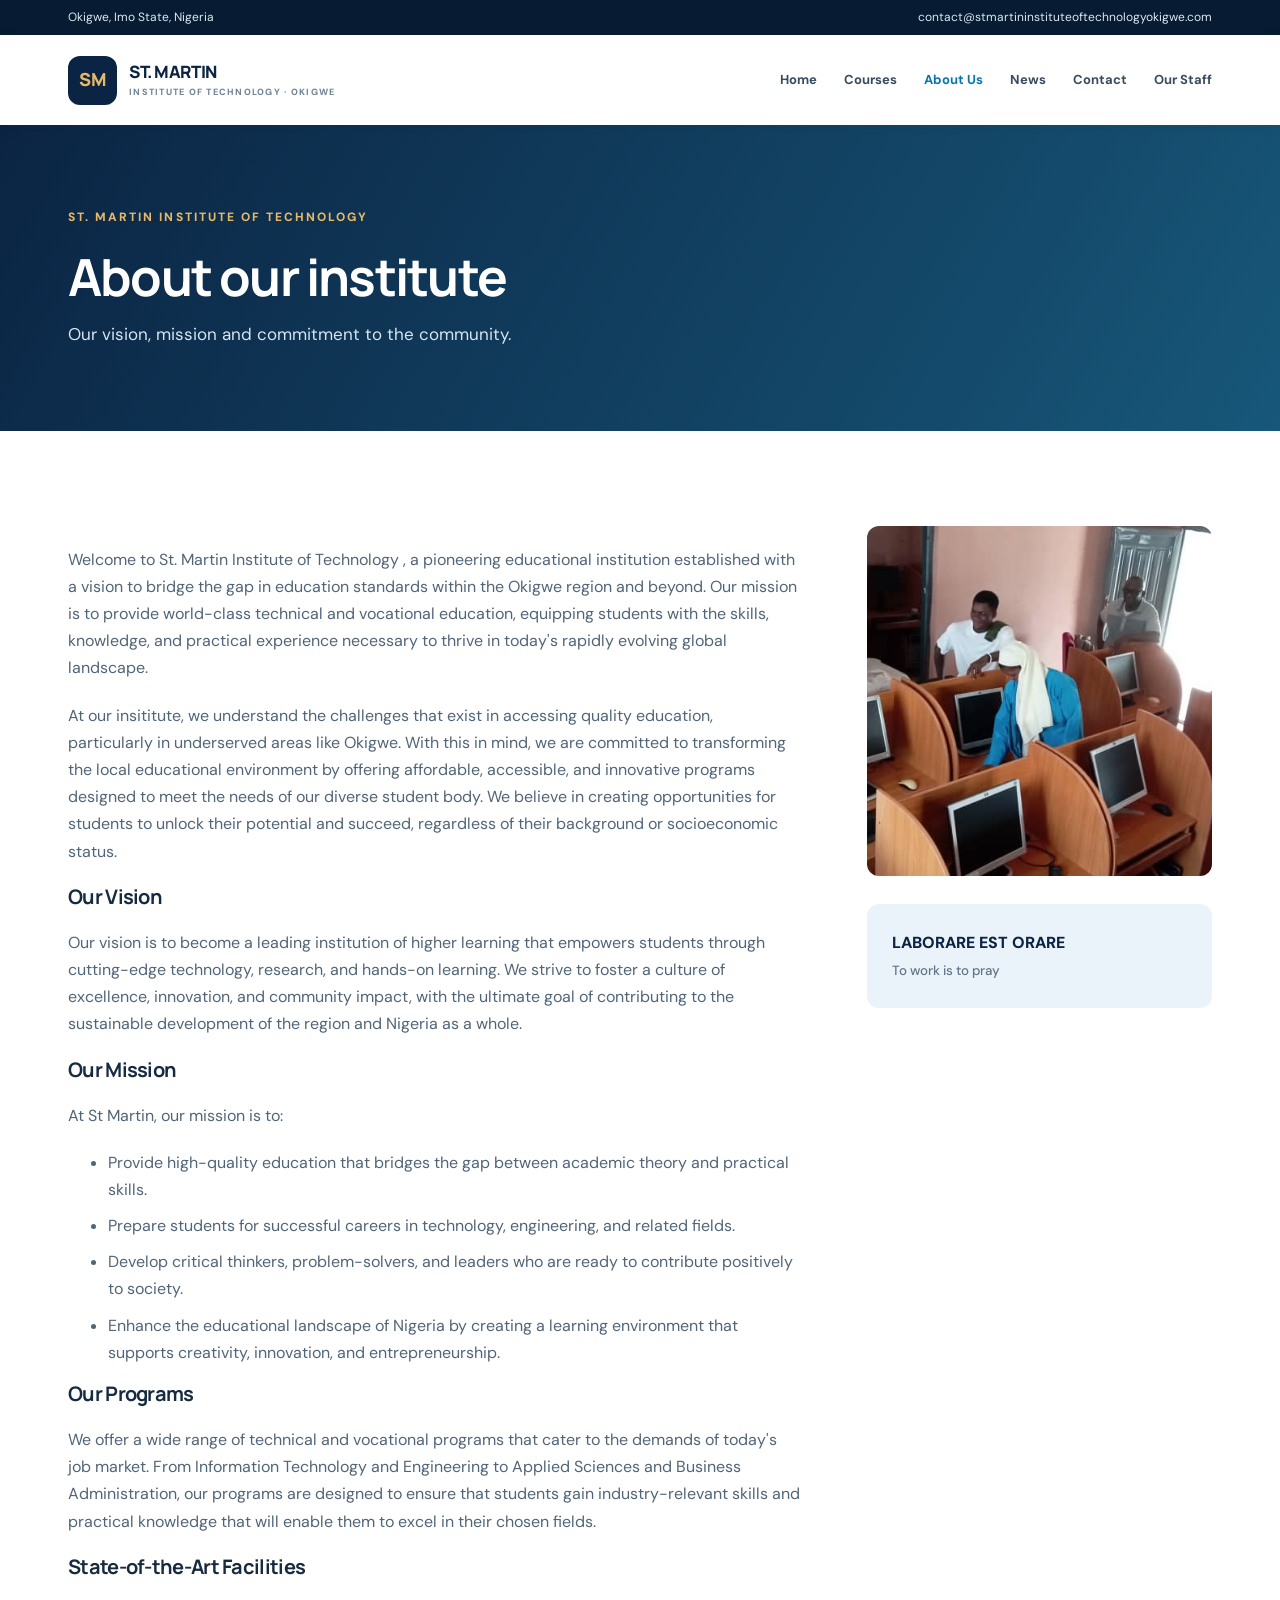
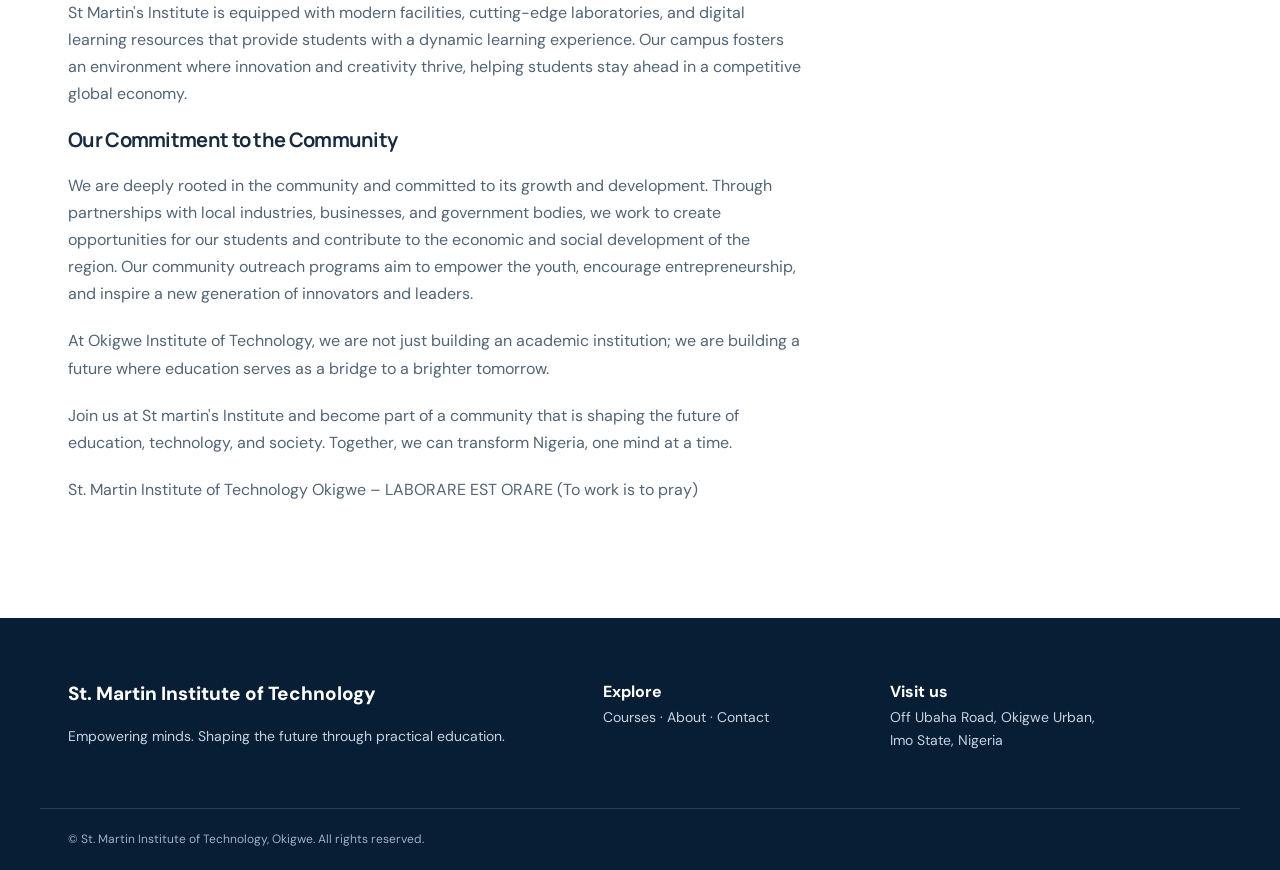
==== about-us/index.html @ c7d39a00 "Complete school website upload" ====
<!doctype html><html lang="en"><head><meta charset="utf-8"><meta name="viewport" content="width=device-width,initial-scale=1"><meta name="theme-color" content="#0b2443"><meta name="description" content="St. Martin Institute of Technology Okigwe — practical, career-focused technical and vocational education in Imo State, Nigeria."><title>About Us | St. Martin Institute of Technology</title><style>@import url('https://fonts.googleapis.com/css2?family=DM+Sans:wght@400;500;600;700&family=Manrope:wght@400;500;600;700;800&display=swap');
:root{--navy:#0b2443;--navy2:#12395c;--blue:#176c9a;--gold:#e5b968;--ink:#172b40;--muted:#637487;--bg:#f4f7fa;--line:#e4eaf0}*{box-sizing:border-box}html{scroll-behavior:smooth}body{margin:0;color:var(--ink);background:white;font-family:'DM Sans',Arial,sans-serif;font-size:16px;line-height:1.7}h1,h2,h3,.logo{font-family:Manrope,Arial,sans-serif;line-height:1.2;letter-spacing:-.035em}h1,h2,h3{margin:0 0 20px}h1{font-size:clamp(2.6rem,5vw,4.8rem)}h2{font-size:clamp(1.8rem,3vw,2.8rem)}h3{font-size:1.25rem}p{margin:0 0 20px}a{color:inherit}img{max-width:100%}.wrap{max-width:1200px;margin:auto;padding:0 28px}.skip{position:absolute;left:-9999px}.skip:focus{left:12px;top:12px;z-index:20;background:white;padding:12px}.topline{background:#071b32;color:#dbe8f3;font-size:12px}.topline-inner{min-height:35px;display:flex;align-items:center;justify-content:space-between;gap:16px}.topline a{text-decoration:none}.site-header{background:white;position:relative;z-index:5;box-shadow:0 2px 12px #0a223612}.header-inner{display:flex;align-items:center;justify-content:space-between;min-height:90px;gap:20px}.logo{display:flex;align-items:center;gap:12px;text-decoration:none;font-weight:800;color:var(--navy);font-size:17px;letter-spacing:-.025em}.logo small{display:block;font-family:'DM Sans',sans-serif;font-size:9px;letter-spacing:.14em;color:#718395;margin-top:4px}.logo-mark{display:grid;place-items:center;width:49px;height:49px;border-radius:12px;background:var(--navy);color:var(--gold);font-size:18px}.site-header nav{display:flex;align-items:center;gap:27px}.site-header nav a{text-decoration:none;color:#394b60;font-size:13px;font-weight:700;white-space:nowrap}.site-header nav a:hover,.site-header nav a.active{color:#0876ad}.menu-toggle,.menu-button{display:none}.hero{background:linear-gradient(125deg,#0a2543 0%,#103c61 70%,#185a7b 100%);color:white;overflow:hidden}.hero-grid{display:grid;grid-template-columns:1.1fr 1fr;align-items:center;gap:65px;min-height:610px;padding-top:65px;padding-bottom:65px}.eyebrow{font-size:12px;letter-spacing:.17em;font-weight:800;color:#1675a6;margin-bottom:19px}.eyebrow.light{color:var(--gold)}.hero h1{max-width:650px;margin-bottom:25px}.hero h1 em{font-style:normal;color:var(--gold)}.hero p{max-width:530px;font-size:18px;color:#d5e4ef;line-height:1.8}.actions{display:flex;gap:12px;flex-wrap:wrap;margin:32px 0}.btn{display:inline-flex;align-items:center;justify-content:center;gap:18px;padding:14px 22px;border-radius:7px;text-decoration:none;font-size:14px;font-weight:800;transition:transform .2s}.btn:hover{transform:translateY(-2px)}.btn.primary{background:var(--gold);color:var(--navy)}.btn.ghost{border:1px solid #7c9bb6;color:white}.btn.dark{background:var(--navy);color:white}.btn.white{background:white;color:var(--navy)}.hero-note{font-size:12px;color:#a9c2d6;margin-top:45px}.hero-visual{position:relative}.hero-visual>img{display:block;width:100%;height:420px;object-fit:cover;border-radius:18px 18px 85px 18px;box-shadow:0 25px 70px #06182d80}.hero-tag{position:absolute;left:-30px;bottom:30px;background:white;color:var(--navy);padding:18px 23px;border-radius:10px;box-shadow:0 12px 30px #0003}.hero-tag strong,.hero-tag span{display:block}.hero-tag span{font-size:12px;color:var(--muted)}.section{padding:95px 0}.section-muted{background:var(--bg)}.section-head{display:flex;justify-content:space-between;align-items:end;gap:25px;margin-bottom:35px}.section-head h2{margin:0}.text-link{font-weight:800;text-decoration:none;color:#176c9a;white-space:nowrap}.cards,.contact-grid{display:grid;grid-template-columns:repeat(3,1fr);gap:22px}.course-card{border:1px solid var(--line);border-radius:13px;padding:33px;text-decoration:none;transition:box-shadow .2s,transform .2s;background:white}.course-card:hover{transform:translateY(-4px);box-shadow:0 18px 40px #122f4b16}.card-icon{display:grid;place-items:center;width:52px;height:52px;background:#eaf3f9;color:#176c9a;font-size:25px;border-radius:11px;margin-bottom:26px}.course-card h3{color:var(--navy)}.course-card p{color:var(--muted);font-size:14px}.course-card>span:last-child{color:#146d9d;font-size:13px;font-weight:800}.split{display:grid;grid-template-columns:1fr 1fr;gap:90px;align-items:center}.split p{color:var(--muted);font-size:17px}.photo-stack{position:relative;padding:0 55px 55px 0}.photo-main{width:100%;height:420px;object-fit:cover;border-radius:13px}.photo-small{position:absolute;right:0;bottom:0;width:44%;height:195px;object-fit:cover;border:8px solid var(--bg);border-radius:12px}.benefits{display:grid;grid-template-columns:1fr 1fr;gap:14px;font-size:14px;font-weight:700;margin:28px 0 35px}.cta{background:#14547a;color:white;padding:65px 0}.cta-inner{display:flex;justify-content:space-between;align-items:center;gap:35px}.cta h2{margin-bottom:10px}.cta p{color:#d5e8f1;margin:0}.page-banner{background:linear-gradient(120deg,#0b2443,#175779);padding:82px 0;color:white}.page-banner h1{font-size:clamp(2.4rem,4vw,3.8rem);margin-bottom:12px}.page-banner p{font-size:17px;color:#d6e6f0;margin:0}.program-grid{display:grid;grid-template-columns:repeat(3,1fr);gap:20px;margin-top:35px}.program{background:white;border:1px solid var(--line);padding:28px;border-radius:12px}.program-number{color:#1d7ca8;font-weight:800;font-size:13px}.program h2{font-size:19px;margin:15px 0}.program p{font-size:14px;color:var(--muted);margin:0}.application{background:#f0f5f8;border-radius:15px;padding:36px;margin-top:55px;max-width:900px}.application p{color:#53697c}.about-layout{display:grid;grid-template-columns:minmax(0,1.7fr) minmax(260px,.8fr);gap:65px}.prose{max-width:760px}.prose p,.prose li{color:#516578}.prose h2{font-size:27px;margin-top:36px}.prose li{margin-bottom:9px}.aside-photo img{border-radius:12px;width:100%;height:350px;object-fit:cover}.aside-note{margin-top:20px;background:#eaf3f9;padding:25px;border-radius:12px;color:var(--navy);font-weight:800}.aside-note small{color:var(--muted);font-weight:500}.contact-card{border:1px solid var(--line);border-radius:12px;padding:30px;overflow-wrap:anywhere}.contact-card h2{font-size:24px}.contact-card a{color:#176c9a}.muted{font-size:13px;color:var(--muted)}.staff-intro{max-width:650px;margin-bottom:35px}.staff-intro p{color:var(--muted)}.staff-grid{display:grid;grid-template-columns:repeat(3,1fr);gap:20px}.staff-card{padding:30px;background:var(--bg);border-radius:12px}.avatar{width:58px;height:58px;background:#dcecf5;border-radius:50%;display:grid;place-items:center;font-weight:800;color:#14547a;margin-bottom:22px}.staff-card h2{font-size:20px;margin-bottom:7px}.staff-card p{color:var(--muted);font-size:14px;margin:0}.empty-state{text-align:center;max-width:700px;padding-top:25px;padding-bottom:25px}.empty-state p{color:var(--muted)}footer{background:#081e35;color:#c5d3df;padding:60px 0 20px}.footer-grid{display:grid;grid-template-columns:2fr 1fr 1.3fr;gap:40px}.footer-title{font-weight:800;font-size:19px;color:white;margin-bottom:14px}.footer-grid p{font-size:14px}.footer-grid strong{color:white}.footer-grid a{text-decoration:none}.copyright{border-top:1px solid #ffffff22;margin-top:35px;padding-top:20px;font-size:12px;color:#9cb1c2}
@media(max-width:1000px){.header-inner{flex-wrap:wrap}.site-header nav{gap:15px}.hero-grid{gap:30px}.split{gap:40px}.program-grid{grid-template-columns:repeat(2,1fr)}}@media(max-width:760px){.wrap{padding:0 20px}.topline-inner{font-size:10px}.topline a{display:none}.header-inner{min-height:75px}.logo{font-size:14px}.logo small{font-size:8px}.menu-button{display:block;cursor:pointer;font-size:14px;font-weight:800}.site-header nav{display:none;width:100%;padding:0 0 20px;flex-direction:column;align-items:stretch;gap:0}.site-header nav a{padding:12px 5px;border-top:1px solid var(--line)}.menu-toggle:checked~nav{display:flex}.hero-grid,.split,.about-layout{grid-template-columns:1fr}.hero-grid{padding-top:65px;padding-bottom:70px}.hero-visual>img{height:320px}.hero-tag{left:12px}.hero-note{margin-top:25px}.section{padding:65px 0}.cards,.contact-grid,.staff-grid,.program-grid{grid-template-columns:1fr}.section-head,.cta-inner{align-items:start;flex-direction:column}.photo-stack{max-width:550px}.footer-grid{grid-template-columns:1fr;gap:12px}.page-banner{padding:65px 0}.benefits{grid-template-columns:1fr}.application{padding:25px}.hero h1{font-size:clamp(2.5rem,9vw,4rem)}}@media(prefers-reduced-motion:reduce){html{scroll-behavior:auto}.btn,.course-card{transition:none}}</style><link rel="stylesheet" href="/styles.css"></head><body><a class="skip" href="#content">Skip to content</a><div class="topline"><div class="wrap topline-inner"><span>Okigwe, Imo State, Nigeria</span><a href="mailto:contact@stmartininstituteoftechnologyokigwe.com">contact@stmartininstituteoftechnologyokigwe.com</a></div></div><header class="site-header"><div class="wrap header-inner"><a class="logo" href="/" aria-label="St. Martin Institute of Technology homepage"><span class="logo-mark">SM</span><span>ST. MARTIN <small>INSTITUTE OF TECHNOLOGY · OKIGWE</small></span></a><input type="checkbox" id="menu-toggle" class="menu-toggle"><label class="menu-button" for="menu-toggle" aria-label="Toggle navigation">☰ Menu</label><nav aria-label="Main navigation"><a class="" href="/">Home</a><a class="" href="/course/">Courses</a><a class="active" href="/about-us/">About Us</a><a class="" href="/blog/">News</a><a class="" href="/contact-us/">Contact</a><a class="" href="/our-staff/">Our Staff</a></nav></div></header><main id="content"><section class="page-banner"><div class="wrap"><div class="eyebrow light">ST. MARTIN INSTITUTE OF TECHNOLOGY</div><h1>About our institute</h1><p>Our vision, mission and commitment to the community.</p></div></section><section class="section"><div class="wrap about-layout"><div class="prose"><p></p><p>Welcome to St. Martin Institute of Technology , a pioneering educational institution established with a vision to bridge the gap in education standards within the Okigwe region and beyond. Our mission is to provide world-class technical and vocational education, equipping students with the skills, knowledge, and practical experience necessary to thrive in today&#x27;s rapidly evolving global landscape.</p><p>At our insititute, we understand the challenges that exist in accessing quality education, particularly in underserved areas like Okigwe. With this in mind, we are committed to transforming the local educational environment by offering affordable, accessible, and innovative programs designed to meet the needs of our diverse student body. We believe in creating opportunities for students to unlock their potential and succeed, regardless of their background or socioeconomic status.</p><h3>Our Vision</h3><p>Our vision is to become a leading institution of higher learning that empowers students through cutting-edge technology, research, and hands-on learning. We strive to foster a culture of excellence, innovation, and community impact, with the ultimate goal of contributing to the sustainable development of the region and Nigeria as a whole.</p><h3>Our Mission</h3><p>At St Martin, our mission is to:</p><ul><li>Provide high-quality education that bridges the gap between academic theory and practical skills.</li><li>Prepare students for successful careers in technology, engineering, and related fields.</li><li>Develop critical thinkers, problem-solvers, and leaders who are ready to contribute positively to society.</li><li>Enhance the educational landscape of Nigeria by creating a learning environment that supports creativity, innovation, and entrepreneurship.</li></ul><h3>Our Programs</h3><p>We offer a wide range of technical and vocational programs that cater to the demands of today&#x27;s job market. From Information Technology and Engineering to Applied Sciences and Business Administration, our programs are designed to ensure that students gain industry-relevant skills and practical knowledge that will enable them to excel in their chosen fields.</p><h3>State-of-the-Art Facilities</h3><p>St Martin&#x27;s Institute is equipped with modern facilities, cutting-edge laboratories, and digital learning resources that provide students with a dynamic learning experience. Our campus fosters an environment where innovation and creativity thrive, helping students stay ahead in a competitive global economy.</p><h3>Our Commitment to the Community</h3><p>We are deeply rooted in the community and committed to its growth and development. Through partnerships with local industries, businesses, and government bodies, we work to create opportunities for our students and contribute to the economic and social development of the region. Our community outreach programs aim to empower the youth, encourage entrepreneurship, and inspire a new generation of innovators and leaders.</p><p>At Okigwe Institute of Technology, we are not just building an academic institution; we are building a future where education serves as a bridge to a brighter tomorrow.</p><p>Join us at St martin&#x27;s Institute and become part of a community that is shaping the future of education, technology, and society. Together, we can transform Nigeria, one mind at a time.</p><p>St. Martin Institute of Technology Okigwe – LABORARE EST ORARE (To work is to pray)</p><p></p></div><aside class="aside-photo"><img src="/assets/uploads/2024/09/computerlab.jpg" alt="Computer laboratory" loading="lazy"><div class="aside-note">LABORARE EST ORARE<br><small>To work is to pray</small></div></aside></div></section></main><footer><div class="wrap footer-grid"><div><div class="footer-title">St. Martin Institute of Technology</div><p>Empowering minds. Shaping the future through practical education.</p></div><div><strong>Explore</strong><p><a href="/course/">Courses</a> · <a href="/about-us/">About</a> · <a href="/contact-us/">Contact</a></p></div><div><strong>Visit us</strong><p>Off Ubaha Road, Okigwe Urban,<br>Imo State, Nigeria</p></div></div><div class="wrap copyright">© St. Martin Institute of Technology, Okigwe. All rights reserved.</div></footer></body></html>
---- styles.css ----
@import url('https://fonts.googleapis.com/css2?family=DM+Sans:wght@400;500;600;700&family=Manrope:wght@400;500;600;700;800&display=swap');
:root{--navy:#0b2443;--navy2:#12395c;--blue:#176c9a;--gold:#e5b968;--ink:#172b40;--muted:#637487;--bg:#f4f7fa;--line:#e4eaf0}*{box-sizing:border-box}html{scroll-behavior:smooth}body{margin:0;color:var(--ink);background:white;font-family:'DM Sans',Arial,sans-serif;font-size:16px;line-height:1.7}h1,h2,h3,.logo{font-family:Manrope,Arial,sans-serif;line-height:1.2;letter-spacing:-.035em}h1,h2,h3{margin:0 0 20px}h1{font-size:clamp(2.6rem,5vw,4.8rem)}h2{font-size:clamp(1.8rem,3vw,2.8rem)}h3{font-size:1.25rem}p{margin:0 0 20px}a{color:inherit}img{max-width:100%}.wrap{max-width:1200px;margin:auto;padding:0 28px}.skip{position:absolute;left:-9999px}.skip:focus{left:12px;top:12px;z-index:20;background:white;padding:12px}.topline{background:#071b32;color:#dbe8f3;font-size:12px}.topline-inner{min-height:35px;display:flex;align-items:center;justify-content:space-between;gap:16px}.topline a{text-decoration:none}.site-header{background:white;position:relative;z-index:5;box-shadow:0 2px 12px #0a223612}.header-inner{display:flex;align-items:center;justify-content:space-between;min-height:90px;gap:20px}.logo{display:flex;align-items:center;gap:12px;text-decoration:none;font-weight:800;color:var(--navy);font-size:17px;letter-spacing:-.025em}.logo small{display:block;font-family:'DM Sans',sans-serif;font-size:9px;letter-spacing:.14em;color:#718395;margin-top:4px}.logo-mark{display:grid;place-items:center;width:49px;height:49px;border-radius:12px;background:var(--navy);color:var(--gold);font-size:18px}.site-header nav{display:flex;align-items:center;gap:27px}.site-header nav a{text-decoration:none;color:#394b60;font-size:13px;font-weight:700;white-space:nowrap}.site-header nav a:hover,.site-header nav a.active{color:#0876ad}.menu-toggle,.menu-button{display:none}.hero{background:linear-gradient(125deg,#0a2543 0%,#103c61 70%,#185a7b 100%);color:white;overflow:hidden}.hero-grid{display:grid;grid-template-columns:1.1fr 1fr;align-items:center;gap:65px;min-height:610px;padding-top:65px;padding-bottom:65px}.eyebrow{font-size:12px;letter-spacing:.17em;font-weight:800;color:#1675a6;margin-bottom:19px}.eyebrow.light{color:var(--gold)}.hero h1{max-width:650px;margin-bottom:25px}.hero h1 em{font-style:normal;color:var(--gold)}.hero p{max-width:530px;font-size:18px;color:#d5e4ef;line-height:1.8}.actions{display:flex;gap:12px;flex-wrap:wrap;margin:32px 0}.btn{display:inline-flex;align-items:center;justify-content:center;gap:18px;padding:14px 22px;border-radius:7px;text-decoration:none;font-size:14px;font-weight:800;transition:transform .2s}.btn:hover{transform:translateY(-2px)}.btn.primary{background:var(--gold);color:var(--navy)}.btn.ghost{border:1px solid #7c9bb6;color:white}.btn.dark{background:var(--navy);color:white}.btn.white{background:white;color:var(--navy)}.hero-note{font-size:12px;color:#a9c2d6;margin-top:45px}.hero-visual{position:relative}.hero-visual>img{display:block;width:100%;height:420px;object-fit:cover;border-radius:18px 18px 85px 18px;box-shadow:0 25px 70px #06182d80}.hero-tag{position:absolute;left:-30px;bottom:30px;background:white;color:var(--navy);padding:18px 23px;border-radius:10px;box-shadow:0 12px 30px #0003}.hero-tag strong,.hero-tag span{display:block}.hero-tag span{font-size:12px;color:var(--muted)}.section{padding:95px 0}.section-muted{background:var(--bg)}.section-head{display:flex;justify-content:space-between;align-items:end;gap:25px;margin-bottom:35px}.section-head h2{margin:0}.text-link{font-weight:800;text-decoration:none;color:#176c9a;white-space:nowrap}.cards,.contact-grid{display:grid;grid-template-columns:repeat(3,1fr);gap:22px}.course-card{border:1px solid var(--line);border-radius:13px;padding:33px;text-decoration:none;transition:box-shadow .2s,transform .2s;background:white}.course-card:hover{transform:translateY(-4px);box-shadow:0 18px 40px #122f4b16}.card-icon{display:grid;place-items:center;width:52px;height:52px;background:#eaf3f9;color:#176c9a;font-size:25px;border-radius:11px;margin-bottom:26px}.course-card h3{color:var(--navy)}.course-card p{color:var(--muted);font-size:14px}.course-card>span:last-child{color:#146d9d;font-size:13px;font-weight:800}.split{display:grid;grid-template-columns:1fr 1fr;gap:90px;align-items:center}.split p{color:var(--muted);font-size:17px}.photo-stack{position:relative;padding:0 55px 55px 0}.photo-main{width:100%;height:420px;object-fit:cover;border-radius:13px}.photo-small{position:absolute;right:0;bottom:0;width:44%;height:195px;object-fit:cover;border:8px solid var(--bg);border-radius:12px}.benefits{display:grid;grid-template-columns:1fr 1fr;gap:14px;font-size:14px;font-weight:700;margin:28px 0 35px}.cta{background:#14547a;color:white;padding:65px 0}.cta-inner{display:flex;justify-content:space-between;align-items:center;gap:35px}.cta h2{margin-bottom:10px}.cta p{color:#d5e8f1;margin:0}.page-banner{background:linear-gradient(120deg,#0b2443,#175779);padding:82px 0;color:white}.page-banner h1{font-size:clamp(2.4rem,4vw,3.8rem);margin-bottom:12px}.page-banner p{font-size:17px;color:#d6e6f0;margin:0}.program-grid{display:grid;grid-template-columns:repeat(3,1fr);gap:20px;margin-top:35px}.program{background:white;border:1px solid var(--line);padding:28px;border-radius:12px}.program-number{color:#1d7ca8;font-weight:800;font-size:13px}.program h2{font-size:19px;margin:15px 0}.program p{font-size:14px;color:var(--muted);margin:0}.application{background:#f0f5f8;border-radius:15px;padding:36px;margin-top:55px;max-width:900px}.application p{color:#53697c}.about-layout{display:grid;grid-template-columns:minmax(0,1.7fr) minmax(260px,.8fr);gap:65px}.prose{max-width:760px}.prose p,.prose li{color:#516578}.prose h2{font-size:27px;margin-top:36px}.prose li{margin-bottom:9px}.aside-photo img{border-radius:12px;width:100%;height:350px;object-fit:cover}.aside-note{margin-top:20px;background:#eaf3f9;padding:25px;border-radius:12px;color:var(--navy);font-weight:800}.aside-note small{color:var(--muted);font-weight:500}.contact-card{border:1px solid var(--line);border-radius:12px;padding:30px;overflow-wrap:anywhere}.contact-card h2{font-size:24px}.contact-card a{color:#176c9a}.muted{font-size:13px;color:var(--muted)}.staff-intro{max-width:650px;margin-bottom:35px}.staff-intro p{color:var(--muted)}.staff-grid{display:grid;grid-template-columns:repeat(3,1fr);gap:20px}.staff-card{padding:30px;background:var(--bg);border-radius:12px}.avatar{width:58px;height:58px;background:#dcecf5;border-radius:50%;display:grid;place-items:center;font-weight:800;color:#14547a;margin-bottom:22px}.staff-card h2{font-size:20px;margin-bottom:7px}.staff-card p{color:var(--muted);font-size:14px;margin:0}.empty-state{text-align:center;max-width:700px;padding-top:25px;padding-bottom:25px}.empty-state p{color:var(--muted)}footer{background:#081e35;color:#c5d3df;padding:60px 0 20px}.footer-grid{display:grid;grid-template-columns:2fr 1fr 1.3fr;gap:40px}.footer-title{font-weight:800;font-size:19px;color:white;margin-bottom:14px}.footer-grid p{font-size:14px}.footer-grid strong{color:white}.footer-grid a{text-decoration:none}.copyright{border-top:1px solid #ffffff22;margin-top:35px;padding-top:20px;font-size:12px;color:#9cb1c2}
@media(max-width:1000px){.header-inner{flex-wrap:wrap}.site-header nav{gap:15px}.hero-grid{gap:30px}.split{gap:40px}.program-grid{grid-template-columns:repeat(2,1fr)}}@media(max-width:760px){.wrap{padding:0 20px}.topline-inner{font-size:10px}.topline a{display:none}.header-inner{min-height:75px}.logo{font-size:14px}.logo small{font-size:8px}.menu-button{display:block;cursor:pointer;font-size:14px;font-weight:800}.site-header nav{display:none;width:100%;padding:0 0 20px;flex-direction:column;align-items:stretch;gap:0}.site-header nav a{padding:12px 5px;border-top:1px solid var(--line)}.menu-toggle:checked~nav{display:flex}.hero-grid,.split,.about-layout{grid-template-columns:1fr}.hero-grid{padding-top:65px;padding-bottom:70px}.hero-visual>img{height:320px}.hero-tag{left:12px}.hero-note{margin-top:25px}.section{padding:65px 0}.cards,.contact-grid,.staff-grid,.program-grid{grid-template-columns:1fr}.section-head,.cta-inner{align-items:start;flex-direction:column}.photo-stack{max-width:550px}.footer-grid{grid-template-columns:1fr;gap:12px}.page-banner{padding:65px 0}.benefits{grid-template-columns:1fr}.application{padding:25px}.hero h1{font-size:clamp(2.5rem,9vw,4rem)}}@media(prefers-reduced-motion:reduce){html{scroll-behavior:auto}.btn,.course-card{transition:none}}
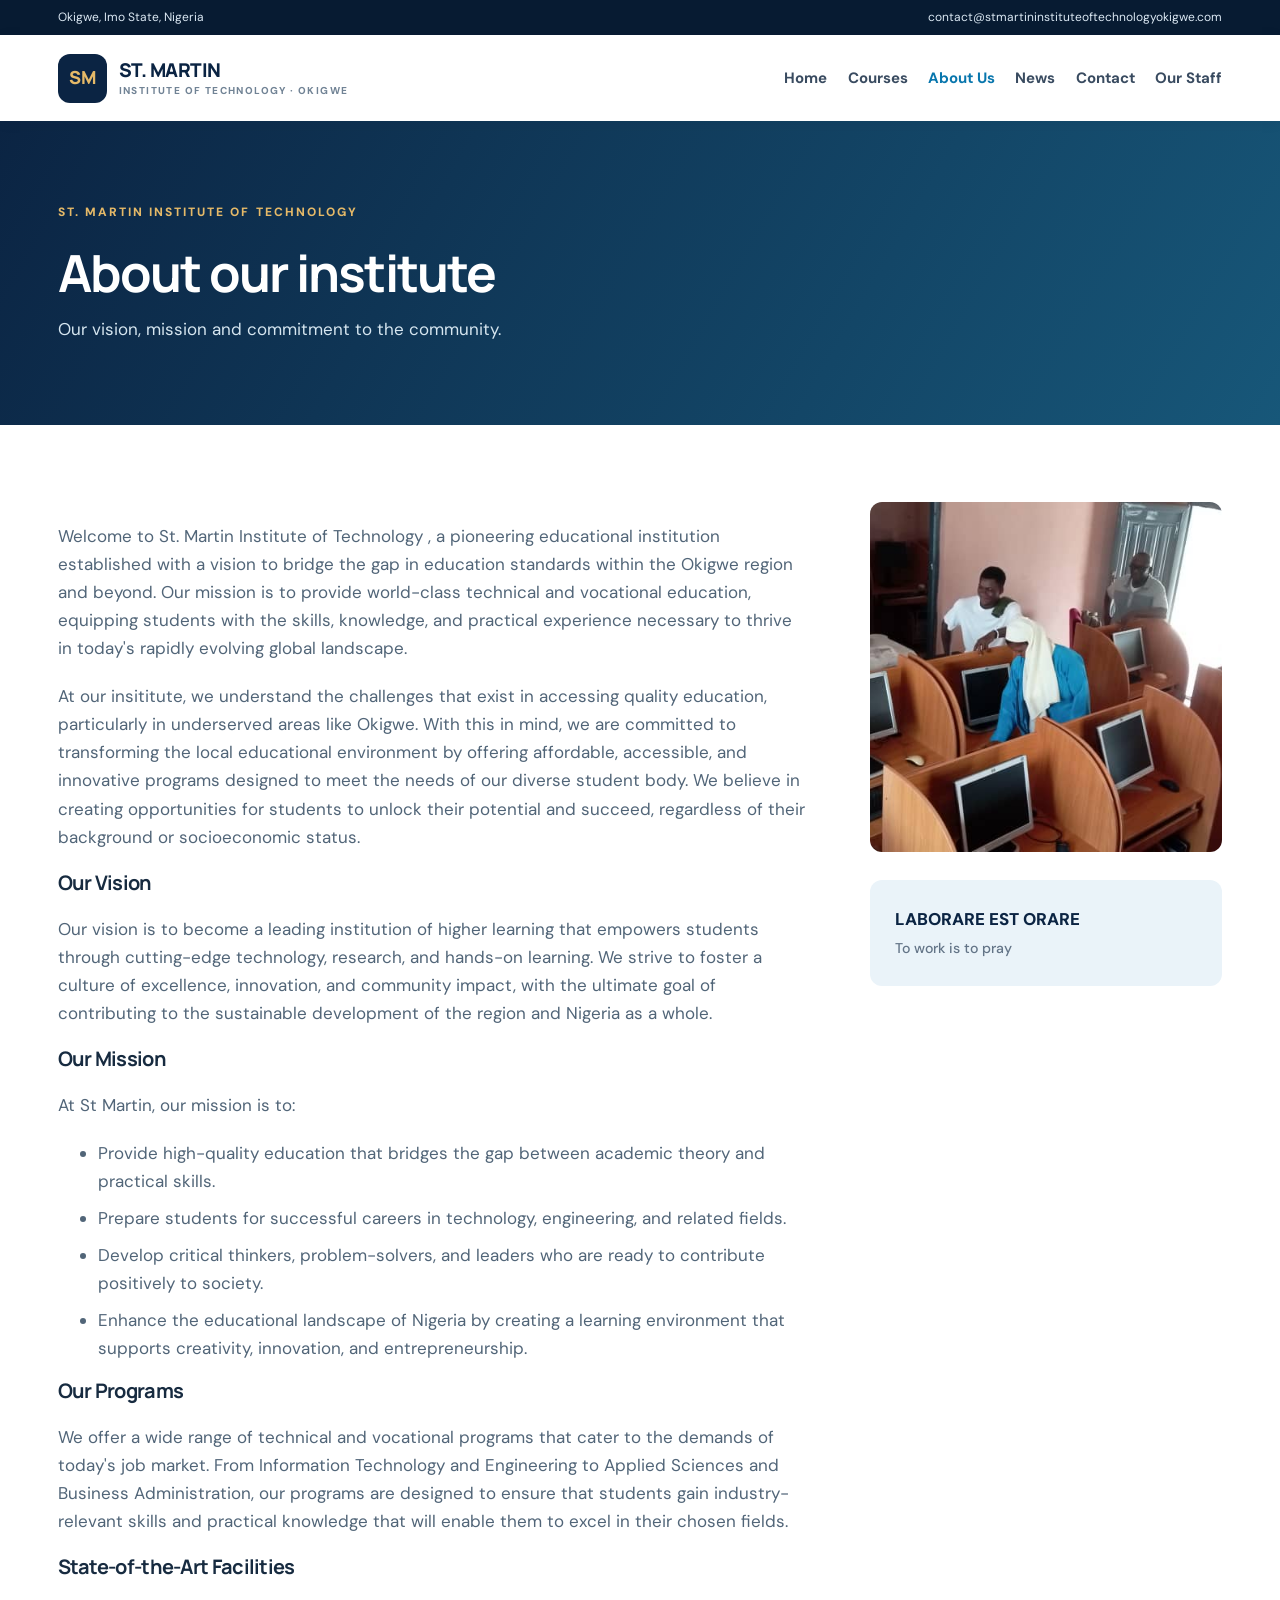
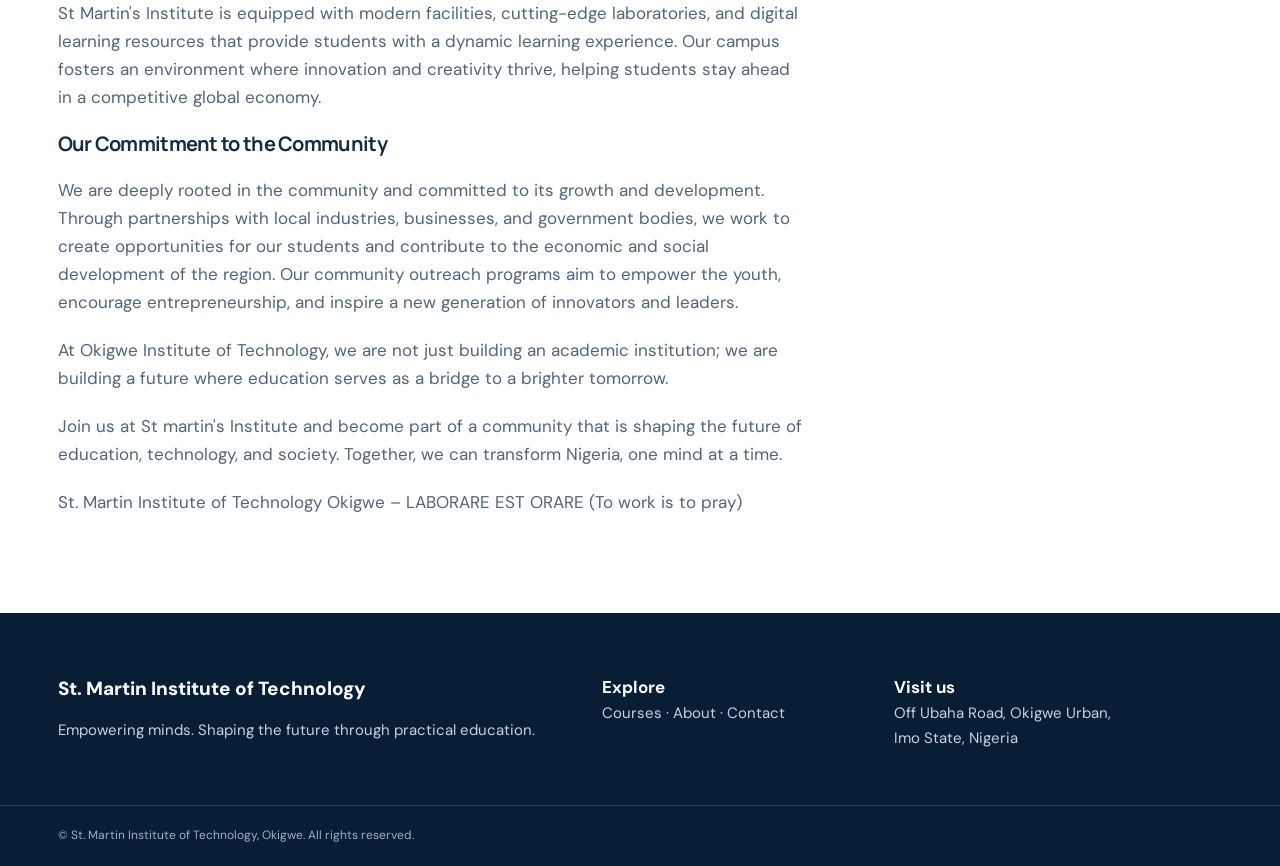
==== commit c9a38470: "Complete school website upload" ====
--- a/about-us/index.html
+++ b/about-us/index.html
@@ -1,3 +1,25 @@
 <!doctype html><html lang="en"><head><meta charset="utf-8"><meta name="viewport" content="width=device-width,initial-scale=1"><meta name="theme-color" content="#0b2443"><meta name="description" content="St. Martin Institute of Technology Okigwe — practical, career-focused technical and vocational education in Imo State, Nigeria."><title>About Us | St. Martin Institute of Technology</title><style>@import url('https://fonts.googleapis.com/css2?family=DM+Sans:wght@400;500;600;700&family=Manrope:wght@400;500;600;700;800&display=swap');
 :root{--navy:#0b2443;--navy2:#12395c;--blue:#176c9a;--gold:#e5b968;--ink:#172b40;--muted:#637487;--bg:#f4f7fa;--line:#e4eaf0}*{box-sizing:border-box}html{scroll-behavior:smooth}body{margin:0;color:var(--ink);background:white;font-family:'DM Sans',Arial,sans-serif;font-size:16px;line-height:1.7}h1,h2,h3,.logo{font-family:Manrope,Arial,sans-serif;line-height:1.2;letter-spacing:-.035em}h1,h2,h3{margin:0 0 20px}h1{font-size:clamp(2.6rem,5vw,4.8rem)}h2{font-size:clamp(1.8rem,3vw,2.8rem)}h3{font-size:1.25rem}p{margin:0 0 20px}a{color:inherit}img{max-width:100%}.wrap{max-width:1200px;margin:auto;padding:0 28px}.skip{position:absolute;left:-9999px}.skip:focus{left:12px;top:12px;z-index:20;background:white;padding:12px}.topline{background:#071b32;color:#dbe8f3;font-size:12px}.topline-inner{min-height:35px;display:flex;align-items:center;justify-content:space-between;gap:16px}.topline a{text-decoration:none}.site-header{background:white;position:relative;z-index:5;box-shadow:0 2px 12px #0a223612}.header-inner{display:flex;align-items:center;justify-content:space-between;min-height:90px;gap:20px}.logo{display:flex;align-items:center;gap:12px;text-decoration:none;font-weight:800;color:var(--navy);font-size:17px;letter-spacing:-.025em}.logo small{display:block;font-family:'DM Sans',sans-serif;font-size:9px;letter-spacing:.14em;color:#718395;margin-top:4px}.logo-mark{display:grid;place-items:center;width:49px;height:49px;border-radius:12px;background:var(--navy);color:var(--gold);font-size:18px}.site-header nav{display:flex;align-items:center;gap:27px}.site-header nav a{text-decoration:none;color:#394b60;font-size:13px;font-weight:700;white-space:nowrap}.site-header nav a:hover,.site-header nav a.active{color:#0876ad}.menu-toggle,.menu-button{display:none}.hero{background:linear-gradient(125deg,#0a2543 0%,#103c61 70%,#185a7b 100%);color:white;overflow:hidden}.hero-grid{display:grid;grid-template-columns:1.1fr 1fr;align-items:center;gap:65px;min-height:610px;padding-top:65px;padding-bottom:65px}.eyebrow{font-size:12px;letter-spacing:.17em;font-weight:800;color:#1675a6;margin-bottom:19px}.eyebrow.light{color:var(--gold)}.hero h1{max-width:650px;margin-bottom:25px}.hero h1 em{font-style:normal;color:var(--gold)}.hero p{max-width:530px;font-size:18px;color:#d5e4ef;line-height:1.8}.actions{display:flex;gap:12px;flex-wrap:wrap;margin:32px 0}.btn{display:inline-flex;align-items:center;justify-content:center;gap:18px;padding:14px 22px;border-radius:7px;text-decoration:none;font-size:14px;font-weight:800;transition:transform .2s}.btn:hover{transform:translateY(-2px)}.btn.primary{background:var(--gold);color:var(--navy)}.btn.ghost{border:1px solid #7c9bb6;color:white}.btn.dark{background:var(--navy);color:white}.btn.white{background:white;color:var(--navy)}.hero-note{font-size:12px;color:#a9c2d6;margin-top:45px}.hero-visual{position:relative}.hero-visual>img{display:block;width:100%;height:420px;object-fit:cover;border-radius:18px 18px 85px 18px;box-shadow:0 25px 70px #06182d80}.hero-tag{position:absolute;left:-30px;bottom:30px;background:white;color:var(--navy);padding:18px 23px;border-radius:10px;box-shadow:0 12px 30px #0003}.hero-tag strong,.hero-tag span{display:block}.hero-tag span{font-size:12px;color:var(--muted)}.section{padding:95px 0}.section-muted{background:var(--bg)}.section-head{display:flex;justify-content:space-between;align-items:end;gap:25px;margin-bottom:35px}.section-head h2{margin:0}.text-link{font-weight:800;text-decoration:none;color:#176c9a;white-space:nowrap}.cards,.contact-grid{display:grid;grid-template-columns:repeat(3,1fr);gap:22px}.course-card{border:1px solid var(--line);border-radius:13px;padding:33px;text-decoration:none;transition:box-shadow .2s,transform .2s;background:white}.course-card:hover{transform:translateY(-4px);box-shadow:0 18px 40px #122f4b16}.card-icon{display:grid;place-items:center;width:52px;height:52px;background:#eaf3f9;color:#176c9a;font-size:25px;border-radius:11px;margin-bottom:26px}.course-card h3{color:var(--navy)}.course-card p{color:var(--muted);font-size:14px}.course-card>span:last-child{color:#146d9d;font-size:13px;font-weight:800}.split{display:grid;grid-template-columns:1fr 1fr;gap:90px;align-items:center}.split p{color:var(--muted);font-size:17px}.photo-stack{position:relative;padding:0 55px 55px 0}.photo-main{width:100%;height:420px;object-fit:cover;border-radius:13px}.photo-small{position:absolute;right:0;bottom:0;width:44%;height:195px;object-fit:cover;border:8px solid var(--bg);border-radius:12px}.benefits{display:grid;grid-template-columns:1fr 1fr;gap:14px;font-size:14px;font-weight:700;margin:28px 0 35px}.cta{background:#14547a;color:white;padding:65px 0}.cta-inner{display:flex;justify-content:space-between;align-items:center;gap:35px}.cta h2{margin-bottom:10px}.cta p{color:#d5e8f1;margin:0}.page-banner{background:linear-gradient(120deg,#0b2443,#175779);padding:82px 0;color:white}.page-banner h1{font-size:clamp(2.4rem,4vw,3.8rem);margin-bottom:12px}.page-banner p{font-size:17px;color:#d6e6f0;margin:0}.program-grid{display:grid;grid-template-columns:repeat(3,1fr);gap:20px;margin-top:35px}.program{background:white;border:1px solid var(--line);padding:28px;border-radius:12px}.program-number{color:#1d7ca8;font-weight:800;font-size:13px}.program h2{font-size:19px;margin:15px 0}.program p{font-size:14px;color:var(--muted);margin:0}.application{background:#f0f5f8;border-radius:15px;padding:36px;margin-top:55px;max-width:900px}.application p{color:#53697c}.about-layout{display:grid;grid-template-columns:minmax(0,1.7fr) minmax(260px,.8fr);gap:65px}.prose{max-width:760px}.prose p,.prose li{color:#516578}.prose h2{font-size:27px;margin-top:36px}.prose li{margin-bottom:9px}.aside-photo img{border-radius:12px;width:100%;height:350px;object-fit:cover}.aside-note{margin-top:20px;background:#eaf3f9;padding:25px;border-radius:12px;color:var(--navy);font-weight:800}.aside-note small{color:var(--muted);font-weight:500}.contact-card{border:1px solid var(--line);border-radius:12px;padding:30px;overflow-wrap:anywhere}.contact-card h2{font-size:24px}.contact-card a{color:#176c9a}.muted{font-size:13px;color:var(--muted)}.staff-intro{max-width:650px;margin-bottom:35px}.staff-intro p{color:var(--muted)}.staff-grid{display:grid;grid-template-columns:repeat(3,1fr);gap:20px}.staff-card{padding:30px;background:var(--bg);border-radius:12px}.avatar{width:58px;height:58px;background:#dcecf5;border-radius:50%;display:grid;place-items:center;font-weight:800;color:#14547a;margin-bottom:22px}.staff-card h2{font-size:20px;margin-bottom:7px}.staff-card p{color:var(--muted);font-size:14px;margin:0}.empty-state{text-align:center;max-width:700px;padding-top:25px;padding-bottom:25px}.empty-state p{color:var(--muted)}footer{background:#081e35;color:#c5d3df;padding:60px 0 20px}.footer-grid{display:grid;grid-template-columns:2fr 1fr 1.3fr;gap:40px}.footer-title{font-weight:800;font-size:19px;color:white;margin-bottom:14px}.footer-grid p{font-size:14px}.footer-grid strong{color:white}.footer-grid a{text-decoration:none}.copyright{border-top:1px solid #ffffff22;margin-top:35px;padding-top:20px;font-size:12px;color:#9cb1c2}
-@media(max-width:1000px){.header-inner{flex-wrap:wrap}.site-header nav{gap:15px}.hero-grid{gap:30px}.split{gap:40px}.program-grid{grid-template-columns:repeat(2,1fr)}}@media(max-width:760px){.wrap{padding:0 20px}.topline-inner{font-size:10px}.topline a{display:none}.header-inner{min-height:75px}.logo{font-size:14px}.logo small{font-size:8px}.menu-button{display:block;cursor:pointer;font-size:14px;font-weight:800}.site-header nav{display:none;width:100%;padding:0 0 20px;flex-direction:column;align-items:stretch;gap:0}.site-header nav a{padding:12px 5px;border-top:1px solid var(--line)}.menu-toggle:checked~nav{display:flex}.hero-grid,.split,.about-layout{grid-template-columns:1fr}.hero-grid{padding-top:65px;padding-bottom:70px}.hero-visual>img{height:320px}.hero-tag{left:12px}.hero-note{margin-top:25px}.section{padding:65px 0}.cards,.contact-grid,.staff-grid,.program-grid{grid-template-columns:1fr}.section-head,.cta-inner{align-items:start;flex-direction:column}.photo-stack{max-width:550px}.footer-grid{grid-template-columns:1fr;gap:12px}.page-banner{padding:65px 0}.benefits{grid-template-columns:1fr}.application{padding:25px}.hero h1{font-size:clamp(2.5rem,9vw,4rem)}}@media(prefers-reduced-motion:reduce){html{scroll-behavior:auto}.btn,.course-card{transition:none}}</style><link rel="stylesheet" href="/styles.css"></head><body><a class="skip" href="#content">Skip to content</a><div class="topline"><div class="wrap topline-inner"><span>Okigwe, Imo State, Nigeria</span><a href="mailto:contact@stmartininstituteoftechnologyokigwe.com">contact@stmartininstituteoftechnologyokigwe.com</a></div></div><header class="site-header"><div class="wrap header-inner"><a class="logo" href="/" aria-label="St. Martin Institute of Technology homepage"><span class="logo-mark">SM</span><span>ST. MARTIN <small>INSTITUTE OF TECHNOLOGY · OKIGWE</small></span></a><input type="checkbox" id="menu-toggle" class="menu-toggle"><label class="menu-button" for="menu-toggle" aria-label="Toggle navigation">☰ Menu</label><nav aria-label="Main navigation"><a class="" href="/">Home</a><a class="" href="/course/">Courses</a><a class="active" href="/about-us/">About Us</a><a class="" href="/blog/">News</a><a class="" href="/contact-us/">Contact</a><a class="" href="/our-staff/">Our Staff</a></nav></div></header><main id="content"><section class="page-banner"><div class="wrap"><div class="eyebrow light">ST. MARTIN INSTITUTE OF TECHNOLOGY</div><h1>About our institute</h1><p>Our vision, mission and commitment to the community.</p></div></section><section class="section"><div class="wrap about-layout"><div class="prose"><p></p><p>Welcome to St. Martin Institute of Technology , a pioneering educational institution established with a vision to bridge the gap in education standards within the Okigwe region and beyond. Our mission is to provide world-class technical and vocational education, equipping students with the skills, knowledge, and practical experience necessary to thrive in today&#x27;s rapidly evolving global landscape.</p><p>At our insititute, we understand the challenges that exist in accessing quality education, particularly in underserved areas like Okigwe. With this in mind, we are committed to transforming the local educational environment by offering affordable, accessible, and innovative programs designed to meet the needs of our diverse student body. We believe in creating opportunities for students to unlock their potential and succeed, regardless of their background or socioeconomic status.</p><h3>Our Vision</h3><p>Our vision is to become a leading institution of higher learning that empowers students through cutting-edge technology, research, and hands-on learning. We strive to foster a culture of excellence, innovation, and community impact, with the ultimate goal of contributing to the sustainable development of the region and Nigeria as a whole.</p><h3>Our Mission</h3><p>At St Martin, our mission is to:</p><ul><li>Provide high-quality education that bridges the gap between academic theory and practical skills.</li><li>Prepare students for successful careers in technology, engineering, and related fields.</li><li>Develop critical thinkers, problem-solvers, and leaders who are ready to contribute positively to society.</li><li>Enhance the educational landscape of Nigeria by creating a learning environment that supports creativity, innovation, and entrepreneurship.</li></ul><h3>Our Programs</h3><p>We offer a wide range of technical and vocational programs that cater to the demands of today&#x27;s job market. From Information Technology and Engineering to Applied Sciences and Business Administration, our programs are designed to ensure that students gain industry-relevant skills and practical knowledge that will enable them to excel in their chosen fields.</p><h3>State-of-the-Art Facilities</h3><p>St Martin&#x27;s Institute is equipped with modern facilities, cutting-edge laboratories, and digital learning resources that provide students with a dynamic learning experience. Our campus fosters an environment where innovation and creativity thrive, helping students stay ahead in a competitive global economy.</p><h3>Our Commitment to the Community</h3><p>We are deeply rooted in the community and committed to its growth and development. Through partnerships with local industries, businesses, and government bodies, we work to create opportunities for our students and contribute to the economic and social development of the region. Our community outreach programs aim to empower the youth, encourage entrepreneurship, and inspire a new generation of innovators and leaders.</p><p>At Okigwe Institute of Technology, we are not just building an academic institution; we are building a future where education serves as a bridge to a brighter tomorrow.</p><p>Join us at St martin&#x27;s Institute and become part of a community that is shaping the future of education, technology, and society. Together, we can transform Nigeria, one mind at a time.</p><p>St. Martin Institute of Technology Okigwe – LABORARE EST ORARE (To work is to pray)</p><p></p></div><aside class="aside-photo"><img src="/assets/uploads/2024/09/computerlab.jpg" alt="Computer laboratory" loading="lazy"><div class="aside-note">LABORARE EST ORARE<br><small>To work is to pray</small></div></aside></div></section></main><footer><div class="wrap footer-grid"><div><div class="footer-title">St. Martin Institute of Technology</div><p>Empowering minds. Shaping the future through practical education.</p></div><div><strong>Explore</strong><p><a href="/course/">Courses</a> · <a href="/about-us/">About</a> · <a href="/contact-us/">Contact</a></p></div><div><strong>Visit us</strong><p>Off Ubaha Road, Okigwe Urban,<br>Imo State, Nigeria</p></div></div><div class="wrap copyright">© St. Martin Institute of Technology, Okigwe. All rights reserved.</div></footer></body></html>+@media(max-width:1000px){.header-inner{flex-wrap:wrap}.site-header nav{gap:15px}.hero-grid{gap:30px}.split{gap:40px}.program-grid{grid-template-columns:repeat(2,1fr)}}@media(max-width:760px){.wrap{padding:0 20px}.topline-inner{font-size:10px}.topline a{display:none}.header-inner{min-height:75px}.logo{font-size:14px}.logo small{font-size:8px}.menu-button{display:block;cursor:pointer;font-size:14px;font-weight:800}.site-header nav{display:none;width:100%;padding:0 0 20px;flex-direction:column;align-items:stretch;gap:0}.site-header nav a{padding:12px 5px;border-top:1px solid var(--line)}.menu-toggle:checked~nav{display:flex}.hero-grid,.split,.about-layout{grid-template-columns:1fr}.hero-grid{padding-top:65px;padding-bottom:70px}.hero-visual>img{height:320px}.hero-tag{left:12px}.hero-note{margin-top:25px}.section{padding:65px 0}.cards,.contact-grid,.staff-grid,.program-grid{grid-template-columns:1fr}.section-head,.cta-inner{align-items:start;flex-direction:column}.photo-stack{max-width:550px}.footer-grid{grid-template-columns:1fr;gap:12px}.page-banner{padding:65px 0}.benefits{grid-template-columns:1fr}.application{padding:25px}.hero h1{font-size:clamp(2.5rem,9vw,4rem)}}@media(prefers-reduced-motion:reduce){html{scroll-behavior:auto}.btn,.course-card{transition:none}}
+/* Responsive refinement — 17 October 2026 */
+:root{font-synthesis:none}
+body{font-size:17px;line-height:1.65}
+.wrap{width:min(100%,1440px);max-width:none;margin-inline:auto;padding-inline:clamp(20px,4.5vw,72px)}
+.header-inner{min-height:86px}.logo{font-size:19px}.logo small{font-size:10px}
+.site-header nav a{font-size:15px}.site-header nav{gap:clamp(12px,1.6vw,26px)}
+.hero-grid{grid-template-columns:minmax(0,1.05fr) minmax(0,1fr);gap:clamp(30px,5vw,84px);min-height:570px}
+.hero h1{font-size:clamp(2.9rem,4.5vw,5rem)}
+.hero p{font-size:clamp(17px,1.4vw,20px)}
+.hero-visual>img{height:clamp(340px,31vw,500px)}
+.section{padding-block:clamp(64px,6vw,104px)}
+.course-card{padding:clamp(24px,2.5vw,38px)}
+.course-card p,.program p,.staff-card p{font-size:15px}
+.split{gap:clamp(35px,6vw,100px)}
+.photo-main{height:clamp(350px,32vw,500px)}
+.footer-grid p{font-size:15px}
+@media(min-width:1500px){.wrap{width:min(92%,1500px)}}
+@media(max-width:1050px){.hero-grid{gap:32px;min-height:0}.header-inner{flex-wrap:wrap;row-gap:10px;padding-block:14px}.site-header nav{gap:15px}.site-header nav a{font-size:14px}.split{gap:36px}.cards{gap:16px}}
+@media(max-width:800px){.wrap{padding-inline:24px}.header-inner{flex-wrap:wrap;min-height:76px}.menu-button{display:block;cursor:pointer;padding:9px 12px;border:1px solid var(--line);border-radius:8px;font-size:15px;font-weight:800}.site-header nav{display:none;width:100%;padding:8px 0 12px;flex-direction:column;align-items:stretch;gap:0}.site-header nav a{font-size:16px;padding:12px;border-top:1px solid var(--line)}.menu-toggle:checked~nav{display:flex}.hero-grid,.split,.about-layout{grid-template-columns:minmax(0,1fr)}.hero-grid{padding-block:60px;gap:40px}.hero h1{font-size:clamp(2.6rem,7vw,4.1rem)}.hero-visual>img{height:380px}.hero-tag{left:12px}.cards,.contact-grid,.staff-grid{grid-template-columns:repeat(2,minmax(0,1fr))}.program-grid{grid-template-columns:repeat(2,minmax(0,1fr))}.section-head,.cta-inner{align-items:flex-start;flex-direction:column}.footer-grid{grid-template-columns:1.5fr 1fr;gap:28px}.benefits{grid-template-columns:repeat(2,minmax(0,1fr))}}
+@media(max-width:540px){body{font-size:16px}.wrap{padding-inline:18px}.topline-inner{min-height:30px}.topline a{display:none}.logo{font-size:15px;gap:8px}.logo small{font-size:8px;letter-spacing:.07em}.logo-mark{width:43px;height:43px;flex-shrink:0}.menu-button{font-size:13px}.hero-grid{padding-block:48px}.hero h1{font-size:clamp(2.3rem,10vw,3.4rem)}.hero p{font-size:17px}.hero-visual>img{height:270px}.hero-tag{padding:12px 15px;bottom:14px}.hero-note{margin-top:24px}.actions{gap:10px}.btn{padding:13px 17px}.section{padding-block:56px}.section-head{gap:12px}.cards,.contact-grid,.staff-grid,.program-grid,.footer-grid,.benefits{grid-template-columns:minmax(0,1fr)}.course-card{padding:25px}.photo-stack{padding:0 30px 38px 0}.photo-main{height:290px}.photo-small{height:135px;border-width:5px}.cta{padding-block:48px}.page-banner{padding-block:58px}.application{padding:22px}.contact-card{padding:22px}}
+@media(max-width:360px){.logo{font-size:13px}.logo small{font-size:7px}.wrap{padding-inline:14px}}
+</style><link rel="stylesheet" href="/styles.css"></head><body><a class="skip" href="#content">Skip to content</a><div class="topline"><div class="wrap topline-inner"><span>Okigwe, Imo State, Nigeria</span><a href="mailto:contact@stmartininstituteoftechnologyokigwe.com">contact@stmartininstituteoftechnologyokigwe.com</a></div></div><header class="site-header"><div class="wrap header-inner"><a class="logo" href="/" aria-label="St. Martin Institute of Technology homepage"><span class="logo-mark">SM</span><span>ST. MARTIN <small>INSTITUTE OF TECHNOLOGY · OKIGWE</small></span></a><input type="checkbox" id="menu-toggle" class="menu-toggle"><label class="menu-button" for="menu-toggle" aria-label="Toggle navigation">☰ Menu</label><nav aria-label="Main navigation"><a class="" href="/">Home</a><a class="" href="/course/">Courses</a><a class="active" href="/about-us/">About Us</a><a class="" href="/blog/">News</a><a class="" href="/contact-us/">Contact</a><a class="" href="/our-staff/">Our Staff</a></nav></div></header><main id="content"><section class="page-banner"><div class="wrap"><div class="eyebrow light">ST. MARTIN INSTITUTE OF TECHNOLOGY</div><h1>About our institute</h1><p>Our vision, mission and commitment to the community.</p></div></section><section class="section"><div class="wrap about-layout"><div class="prose"><p></p><p>Welcome to St. Martin Institute of Technology , a pioneering educational institution established with a vision to bridge the gap in education standards within the Okigwe region and beyond. Our mission is to provide world-class technical and vocational education, equipping students with the skills, knowledge, and practical experience necessary to thrive in today&#x27;s rapidly evolving global landscape.</p><p>At our insititute, we understand the challenges that exist in accessing quality education, particularly in underserved areas like Okigwe. With this in mind, we are committed to transforming the local educational environment by offering affordable, accessible, and innovative programs designed to meet the needs of our diverse student body. We believe in creating opportunities for students to unlock their potential and succeed, regardless of their background or socioeconomic status.</p><h3>Our Vision</h3><p>Our vision is to become a leading institution of higher learning that empowers students through cutting-edge technology, research, and hands-on learning. We strive to foster a culture of excellence, innovation, and community impact, with the ultimate goal of contributing to the sustainable development of the region and Nigeria as a whole.</p><h3>Our Mission</h3><p>At St Martin, our mission is to:</p><ul><li>Provide high-quality education that bridges the gap between academic theory and practical skills.</li><li>Prepare students for successful careers in technology, engineering, and related fields.</li><li>Develop critical thinkers, problem-solvers, and leaders who are ready to contribute positively to society.</li><li>Enhance the educational landscape of Nigeria by creating a learning environment that supports creativity, innovation, and entrepreneurship.</li></ul><h3>Our Programs</h3><p>We offer a wide range of technical and vocational programs that cater to the demands of today&#x27;s job market. From Information Technology and Engineering to Applied Sciences and Business Administration, our programs are designed to ensure that students gain industry-relevant skills and practical knowledge that will enable them to excel in their chosen fields.</p><h3>State-of-the-Art Facilities</h3><p>St Martin&#x27;s Institute is equipped with modern facilities, cutting-edge laboratories, and digital learning resources that provide students with a dynamic learning experience. Our campus fosters an environment where innovation and creativity thrive, helping students stay ahead in a competitive global economy.</p><h3>Our Commitment to the Community</h3><p>We are deeply rooted in the community and committed to its growth and development. Through partnerships with local industries, businesses, and government bodies, we work to create opportunities for our students and contribute to the economic and social development of the region. Our community outreach programs aim to empower the youth, encourage entrepreneurship, and inspire a new generation of innovators and leaders.</p><p>At Okigwe Institute of Technology, we are not just building an academic institution; we are building a future where education serves as a bridge to a brighter tomorrow.</p><p>Join us at St martin&#x27;s Institute and become part of a community that is shaping the future of education, technology, and society. Together, we can transform Nigeria, one mind at a time.</p><p>St. Martin Institute of Technology Okigwe – LABORARE EST ORARE (To work is to pray)</p><p></p></div><aside class="aside-photo"><img src="/assets/uploads/2024/09/computerlab.jpg" alt="Computer laboratory" loading="lazy"><div class="aside-note">LABORARE EST ORARE<br><small>To work is to pray</small></div></aside></div></section></main><footer><div class="wrap footer-grid"><div><div class="footer-title">St. Martin Institute of Technology</div><p>Empowering minds. Shaping the future through practical education.</p></div><div><strong>Explore</strong><p><a href="/course/">Courses</a> · <a href="/about-us/">About</a> · <a href="/contact-us/">Contact</a></p></div><div><strong>Visit us</strong><p>Off Ubaha Road, Okigwe Urban,<br>Imo State, Nigeria</p></div></div><div class="wrap copyright">© St. Martin Institute of Technology, Okigwe. All rights reserved.</div></footer></body></html>
--- a/styles.css
+++ b/styles.css
@@ -1,3 +1,24 @@
 @import url('https://fonts.googleapis.com/css2?family=DM+Sans:wght@400;500;600;700&family=Manrope:wght@400;500;600;700;800&display=swap');
 :root{--navy:#0b2443;--navy2:#12395c;--blue:#176c9a;--gold:#e5b968;--ink:#172b40;--muted:#637487;--bg:#f4f7fa;--line:#e4eaf0}*{box-sizing:border-box}html{scroll-behavior:smooth}body{margin:0;color:var(--ink);background:white;font-family:'DM Sans',Arial,sans-serif;font-size:16px;line-height:1.7}h1,h2,h3,.logo{font-family:Manrope,Arial,sans-serif;line-height:1.2;letter-spacing:-.035em}h1,h2,h3{margin:0 0 20px}h1{font-size:clamp(2.6rem,5vw,4.8rem)}h2{font-size:clamp(1.8rem,3vw,2.8rem)}h3{font-size:1.25rem}p{margin:0 0 20px}a{color:inherit}img{max-width:100%}.wrap{max-width:1200px;margin:auto;padding:0 28px}.skip{position:absolute;left:-9999px}.skip:focus{left:12px;top:12px;z-index:20;background:white;padding:12px}.topline{background:#071b32;color:#dbe8f3;font-size:12px}.topline-inner{min-height:35px;display:flex;align-items:center;justify-content:space-between;gap:16px}.topline a{text-decoration:none}.site-header{background:white;position:relative;z-index:5;box-shadow:0 2px 12px #0a223612}.header-inner{display:flex;align-items:center;justify-content:space-between;min-height:90px;gap:20px}.logo{display:flex;align-items:center;gap:12px;text-decoration:none;font-weight:800;color:var(--navy);font-size:17px;letter-spacing:-.025em}.logo small{display:block;font-family:'DM Sans',sans-serif;font-size:9px;letter-spacing:.14em;color:#718395;margin-top:4px}.logo-mark{display:grid;place-items:center;width:49px;height:49px;border-radius:12px;background:var(--navy);color:var(--gold);font-size:18px}.site-header nav{display:flex;align-items:center;gap:27px}.site-header nav a{text-decoration:none;color:#394b60;font-size:13px;font-weight:700;white-space:nowrap}.site-header nav a:hover,.site-header nav a.active{color:#0876ad}.menu-toggle,.menu-button{display:none}.hero{background:linear-gradient(125deg,#0a2543 0%,#103c61 70%,#185a7b 100%);color:white;overflow:hidden}.hero-grid{display:grid;grid-template-columns:1.1fr 1fr;align-items:center;gap:65px;min-height:610px;padding-top:65px;padding-bottom:65px}.eyebrow{font-size:12px;letter-spacing:.17em;font-weight:800;color:#1675a6;margin-bottom:19px}.eyebrow.light{color:var(--gold)}.hero h1{max-width:650px;margin-bottom:25px}.hero h1 em{font-style:normal;color:var(--gold)}.hero p{max-width:530px;font-size:18px;color:#d5e4ef;line-height:1.8}.actions{display:flex;gap:12px;flex-wrap:wrap;margin:32px 0}.btn{display:inline-flex;align-items:center;justify-content:center;gap:18px;padding:14px 22px;border-radius:7px;text-decoration:none;font-size:14px;font-weight:800;transition:transform .2s}.btn:hover{transform:translateY(-2px)}.btn.primary{background:var(--gold);color:var(--navy)}.btn.ghost{border:1px solid #7c9bb6;color:white}.btn.dark{background:var(--navy);color:white}.btn.white{background:white;color:var(--navy)}.hero-note{font-size:12px;color:#a9c2d6;margin-top:45px}.hero-visual{position:relative}.hero-visual>img{display:block;width:100%;height:420px;object-fit:cover;border-radius:18px 18px 85px 18px;box-shadow:0 25px 70px #06182d80}.hero-tag{position:absolute;left:-30px;bottom:30px;background:white;color:var(--navy);padding:18px 23px;border-radius:10px;box-shadow:0 12px 30px #0003}.hero-tag strong,.hero-tag span{display:block}.hero-tag span{font-size:12px;color:var(--muted)}.section{padding:95px 0}.section-muted{background:var(--bg)}.section-head{display:flex;justify-content:space-between;align-items:end;gap:25px;margin-bottom:35px}.section-head h2{margin:0}.text-link{font-weight:800;text-decoration:none;color:#176c9a;white-space:nowrap}.cards,.contact-grid{display:grid;grid-template-columns:repeat(3,1fr);gap:22px}.course-card{border:1px solid var(--line);border-radius:13px;padding:33px;text-decoration:none;transition:box-shadow .2s,transform .2s;background:white}.course-card:hover{transform:translateY(-4px);box-shadow:0 18px 40px #122f4b16}.card-icon{display:grid;place-items:center;width:52px;height:52px;background:#eaf3f9;color:#176c9a;font-size:25px;border-radius:11px;margin-bottom:26px}.course-card h3{color:var(--navy)}.course-card p{color:var(--muted);font-size:14px}.course-card>span:last-child{color:#146d9d;font-size:13px;font-weight:800}.split{display:grid;grid-template-columns:1fr 1fr;gap:90px;align-items:center}.split p{color:var(--muted);font-size:17px}.photo-stack{position:relative;padding:0 55px 55px 0}.photo-main{width:100%;height:420px;object-fit:cover;border-radius:13px}.photo-small{position:absolute;right:0;bottom:0;width:44%;height:195px;object-fit:cover;border:8px solid var(--bg);border-radius:12px}.benefits{display:grid;grid-template-columns:1fr 1fr;gap:14px;font-size:14px;font-weight:700;margin:28px 0 35px}.cta{background:#14547a;color:white;padding:65px 0}.cta-inner{display:flex;justify-content:space-between;align-items:center;gap:35px}.cta h2{margin-bottom:10px}.cta p{color:#d5e8f1;margin:0}.page-banner{background:linear-gradient(120deg,#0b2443,#175779);padding:82px 0;color:white}.page-banner h1{font-size:clamp(2.4rem,4vw,3.8rem);margin-bottom:12px}.page-banner p{font-size:17px;color:#d6e6f0;margin:0}.program-grid{display:grid;grid-template-columns:repeat(3,1fr);gap:20px;margin-top:35px}.program{background:white;border:1px solid var(--line);padding:28px;border-radius:12px}.program-number{color:#1d7ca8;font-weight:800;font-size:13px}.program h2{font-size:19px;margin:15px 0}.program p{font-size:14px;color:var(--muted);margin:0}.application{background:#f0f5f8;border-radius:15px;padding:36px;margin-top:55px;max-width:900px}.application p{color:#53697c}.about-layout{display:grid;grid-template-columns:minmax(0,1.7fr) minmax(260px,.8fr);gap:65px}.prose{max-width:760px}.prose p,.prose li{color:#516578}.prose h2{font-size:27px;margin-top:36px}.prose li{margin-bottom:9px}.aside-photo img{border-radius:12px;width:100%;height:350px;object-fit:cover}.aside-note{margin-top:20px;background:#eaf3f9;padding:25px;border-radius:12px;color:var(--navy);font-weight:800}.aside-note small{color:var(--muted);font-weight:500}.contact-card{border:1px solid var(--line);border-radius:12px;padding:30px;overflow-wrap:anywhere}.contact-card h2{font-size:24px}.contact-card a{color:#176c9a}.muted{font-size:13px;color:var(--muted)}.staff-intro{max-width:650px;margin-bottom:35px}.staff-intro p{color:var(--muted)}.staff-grid{display:grid;grid-template-columns:repeat(3,1fr);gap:20px}.staff-card{padding:30px;background:var(--bg);border-radius:12px}.avatar{width:58px;height:58px;background:#dcecf5;border-radius:50%;display:grid;place-items:center;font-weight:800;color:#14547a;margin-bottom:22px}.staff-card h2{font-size:20px;margin-bottom:7px}.staff-card p{color:var(--muted);font-size:14px;margin:0}.empty-state{text-align:center;max-width:700px;padding-top:25px;padding-bottom:25px}.empty-state p{color:var(--muted)}footer{background:#081e35;color:#c5d3df;padding:60px 0 20px}.footer-grid{display:grid;grid-template-columns:2fr 1fr 1.3fr;gap:40px}.footer-title{font-weight:800;font-size:19px;color:white;margin-bottom:14px}.footer-grid p{font-size:14px}.footer-grid strong{color:white}.footer-grid a{text-decoration:none}.copyright{border-top:1px solid #ffffff22;margin-top:35px;padding-top:20px;font-size:12px;color:#9cb1c2}
-@media(max-width:1000px){.header-inner{flex-wrap:wrap}.site-header nav{gap:15px}.hero-grid{gap:30px}.split{gap:40px}.program-grid{grid-template-columns:repeat(2,1fr)}}@media(max-width:760px){.wrap{padding:0 20px}.topline-inner{font-size:10px}.topline a{display:none}.header-inner{min-height:75px}.logo{font-size:14px}.logo small{font-size:8px}.menu-button{display:block;cursor:pointer;font-size:14px;font-weight:800}.site-header nav{display:none;width:100%;padding:0 0 20px;flex-direction:column;align-items:stretch;gap:0}.site-header nav a{padding:12px 5px;border-top:1px solid var(--line)}.menu-toggle:checked~nav{display:flex}.hero-grid,.split,.about-layout{grid-template-columns:1fr}.hero-grid{padding-top:65px;padding-bottom:70px}.hero-visual>img{height:320px}.hero-tag{left:12px}.hero-note{margin-top:25px}.section{padding:65px 0}.cards,.contact-grid,.staff-grid,.program-grid{grid-template-columns:1fr}.section-head,.cta-inner{align-items:start;flex-direction:column}.photo-stack{max-width:550px}.footer-grid{grid-template-columns:1fr;gap:12px}.page-banner{padding:65px 0}.benefits{grid-template-columns:1fr}.application{padding:25px}.hero h1{font-size:clamp(2.5rem,9vw,4rem)}}@media(prefers-reduced-motion:reduce){html{scroll-behavior:auto}.btn,.course-card{transition:none}}+@media(max-width:1000px){.header-inner{flex-wrap:wrap}.site-header nav{gap:15px}.hero-grid{gap:30px}.split{gap:40px}.program-grid{grid-template-columns:repeat(2,1fr)}}@media(max-width:760px){.wrap{padding:0 20px}.topline-inner{font-size:10px}.topline a{display:none}.header-inner{min-height:75px}.logo{font-size:14px}.logo small{font-size:8px}.menu-button{display:block;cursor:pointer;font-size:14px;font-weight:800}.site-header nav{display:none;width:100%;padding:0 0 20px;flex-direction:column;align-items:stretch;gap:0}.site-header nav a{padding:12px 5px;border-top:1px solid var(--line)}.menu-toggle:checked~nav{display:flex}.hero-grid,.split,.about-layout{grid-template-columns:1fr}.hero-grid{padding-top:65px;padding-bottom:70px}.hero-visual>img{height:320px}.hero-tag{left:12px}.hero-note{margin-top:25px}.section{padding:65px 0}.cards,.contact-grid,.staff-grid,.program-grid{grid-template-columns:1fr}.section-head,.cta-inner{align-items:start;flex-direction:column}.photo-stack{max-width:550px}.footer-grid{grid-template-columns:1fr;gap:12px}.page-banner{padding:65px 0}.benefits{grid-template-columns:1fr}.application{padding:25px}.hero h1{font-size:clamp(2.5rem,9vw,4rem)}}@media(prefers-reduced-motion:reduce){html{scroll-behavior:auto}.btn,.course-card{transition:none}}
+/* Responsive refinement — 17 October 2026 */
+:root{font-synthesis:none}
+body{font-size:17px;line-height:1.65}
+.wrap{width:min(100%,1440px);max-width:none;margin-inline:auto;padding-inline:clamp(20px,4.5vw,72px)}
+.header-inner{min-height:86px}.logo{font-size:19px}.logo small{font-size:10px}
+.site-header nav a{font-size:15px}.site-header nav{gap:clamp(12px,1.6vw,26px)}
+.hero-grid{grid-template-columns:minmax(0,1.05fr) minmax(0,1fr);gap:clamp(30px,5vw,84px);min-height:570px}
+.hero h1{font-size:clamp(2.9rem,4.5vw,5rem)}
+.hero p{font-size:clamp(17px,1.4vw,20px)}
+.hero-visual>img{height:clamp(340px,31vw,500px)}
+.section{padding-block:clamp(64px,6vw,104px)}
+.course-card{padding:clamp(24px,2.5vw,38px)}
+.course-card p,.program p,.staff-card p{font-size:15px}
+.split{gap:clamp(35px,6vw,100px)}
+.photo-main{height:clamp(350px,32vw,500px)}
+.footer-grid p{font-size:15px}
+@media(min-width:1500px){.wrap{width:min(92%,1500px)}}
+@media(max-width:1050px){.hero-grid{gap:32px;min-height:0}.header-inner{flex-wrap:wrap;row-gap:10px;padding-block:14px}.site-header nav{gap:15px}.site-header nav a{font-size:14px}.split{gap:36px}.cards{gap:16px}}
+@media(max-width:800px){.wrap{padding-inline:24px}.header-inner{flex-wrap:wrap;min-height:76px}.menu-button{display:block;cursor:pointer;padding:9px 12px;border:1px solid var(--line);border-radius:8px;font-size:15px;font-weight:800}.site-header nav{display:none;width:100%;padding:8px 0 12px;flex-direction:column;align-items:stretch;gap:0}.site-header nav a{font-size:16px;padding:12px;border-top:1px solid var(--line)}.menu-toggle:checked~nav{display:flex}.hero-grid,.split,.about-layout{grid-template-columns:minmax(0,1fr)}.hero-grid{padding-block:60px;gap:40px}.hero h1{font-size:clamp(2.6rem,7vw,4.1rem)}.hero-visual>img{height:380px}.hero-tag{left:12px}.cards,.contact-grid,.staff-grid{grid-template-columns:repeat(2,minmax(0,1fr))}.program-grid{grid-template-columns:repeat(2,minmax(0,1fr))}.section-head,.cta-inner{align-items:flex-start;flex-direction:column}.footer-grid{grid-template-columns:1.5fr 1fr;gap:28px}.benefits{grid-template-columns:repeat(2,minmax(0,1fr))}}
+@media(max-width:540px){body{font-size:16px}.wrap{padding-inline:18px}.topline-inner{min-height:30px}.topline a{display:none}.logo{font-size:15px;gap:8px}.logo small{font-size:8px;letter-spacing:.07em}.logo-mark{width:43px;height:43px;flex-shrink:0}.menu-button{font-size:13px}.hero-grid{padding-block:48px}.hero h1{font-size:clamp(2.3rem,10vw,3.4rem)}.hero p{font-size:17px}.hero-visual>img{height:270px}.hero-tag{padding:12px 15px;bottom:14px}.hero-note{margin-top:24px}.actions{gap:10px}.btn{padding:13px 17px}.section{padding-block:56px}.section-head{gap:12px}.cards,.contact-grid,.staff-grid,.program-grid,.footer-grid,.benefits{grid-template-columns:minmax(0,1fr)}.course-card{padding:25px}.photo-stack{padding:0 30px 38px 0}.photo-main{height:290px}.photo-small{height:135px;border-width:5px}.cta{padding-block:48px}.page-banner{padding-block:58px}.application{padding:22px}.contact-card{padding:22px}}
+@media(max-width:360px){.logo{font-size:13px}.logo small{font-size:7px}.wrap{padding-inline:14px}}
